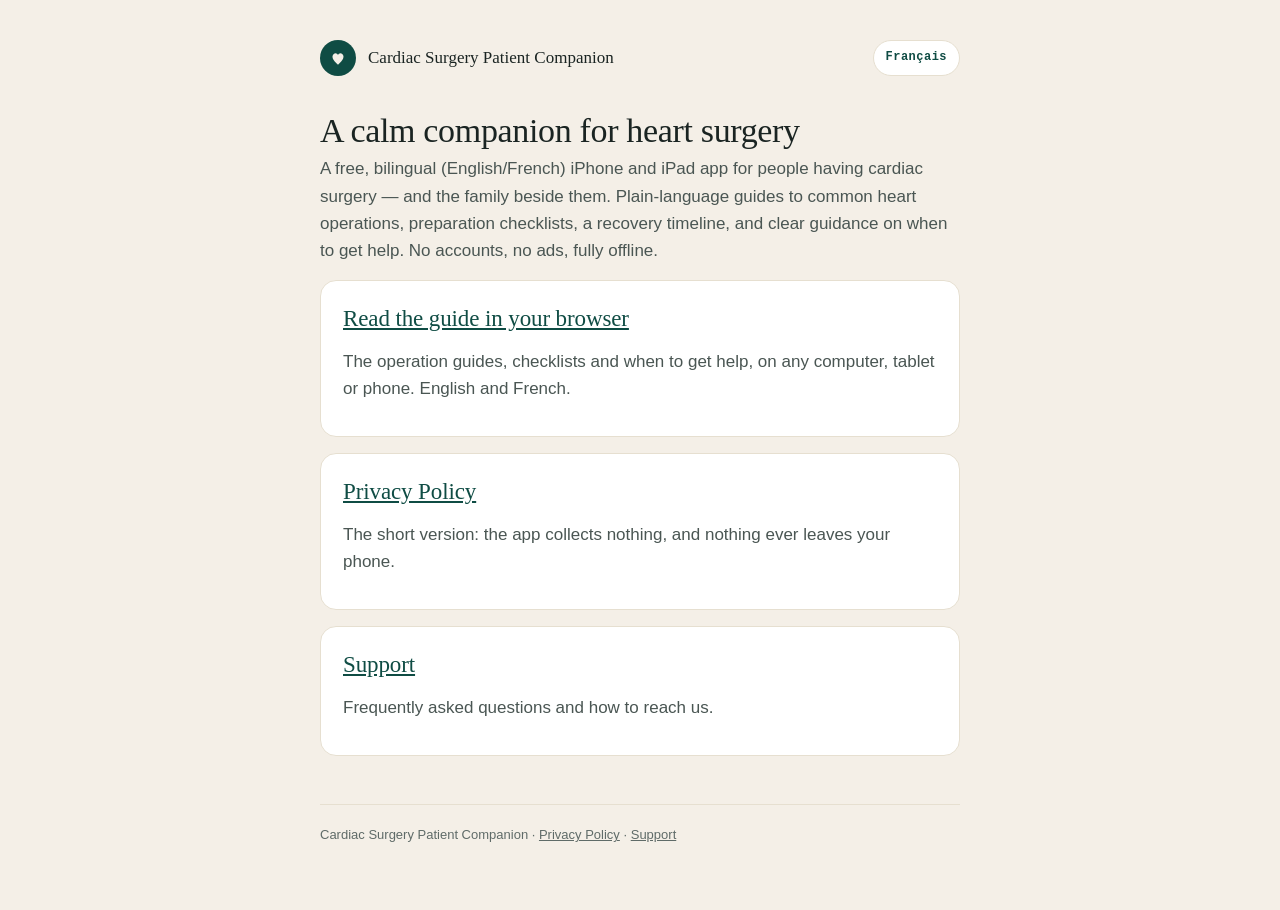
==== en/index.html @ a62dda7d "Add language picker at the root and French home, privacy and support pages The root URL now shows on" ====
<!doctype html>
<html lang="en">
<head>
<meta charset="utf-8">
<meta name="viewport" content="width=device-width, initial-scale=1">
<title>Cardiac Surgery Patient Companion</title>
<link rel="alternate" hreflang="en" href="https://ddrullinsky.github.io/preop-cardiac-site/en/">
<link rel="alternate" hreflang="fr" href="https://ddrullinsky.github.io/preop-cardiac-site/fr/">
<link rel="stylesheet" href="../style.css">
</head>
<body>
<div class="wrap">
  <div class="brand">
    <span class="brand-mark" aria-hidden="true">
      <svg viewBox="0 0 24 24" fill="currentColor"><path d="M12 21 C5 15, 3 10, 6 7 C8.5 4.5, 11 6, 12 8 C13 6, 15.5 4.5, 18 7 C21 10, 19 15, 12 21 Z"/></svg>
    </span>
    <span class="brand-name">Cardiac Surgery Patient Companion</span>
    <a class="lang-switch" href="../fr/" hreflang="fr" lang="fr">Français</a>
  </div>

  <h1>A calm companion for heart surgery</h1>
  <p>A free, bilingual (English/French) iPhone and iPad app for people having cardiac
  surgery — and the family beside them. Plain-language guides to common heart
  operations, preparation checklists, a recovery timeline, and clear guidance
  on when to get help. No accounts, no ads, fully offline.</p>

  <div class="card">
    <h2><a href="../guide/?lang=en">Read the guide in your browser</a></h2>
    <p>The operation guides, checklists and when to get help, on any
    computer, tablet or phone. English and French.</p>
  </div>

  <div class="card">
    <h2><a href="../privacy-policy.html">Privacy Policy</a></h2>
    <p>The short version: the app collects nothing, and nothing ever leaves
    your phone.</p>
  </div>

  <div class="card">
    <h2><a href="../support.html">Support</a></h2>
    <p>Frequently asked questions and how to reach us.</p>
  </div>

  <footer>
    Cardiac Surgery Patient Companion ·
    <a href="../privacy-policy.html">Privacy Policy</a> ·
    <a href="../support.html">Support</a>
  </footer>
</div>
</body>
</html>
---- style.css ----
/* Quiet Clinic — matches the Cardiac Surgery Patient Companion app */
:root {
  --bg: #f4efe7;
  --surface: #ffffff;
  --ink: #1a2422;
  --ink-soft: #4a5653;
  --ink-mute: #5f6b68;
  --line-soft: #e6dfd0;
  --accent: #0f4c44;
  --accent-soft: #e0ebe6;
  --warn: #9c4221;
  --warn-soft: #f3e3d9;
}
* { box-sizing: border-box; }
html, body { margin: 0; padding: 0; }
body {
  background: var(--bg);
  color: var(--ink);
  font-family: "Inter Tight", -apple-system, "Helvetica Neue", Helvetica, Arial, sans-serif;
  font-size: 17px;
  line-height: 1.6;
  -webkit-font-smoothing: antialiased;
}
.wrap { max-width: 680px; margin: 0 auto; padding: 40px 20px 64px; }
.brand { display: flex; align-items: center; gap: 12px; margin-bottom: 36px; }
.brand-mark {
  width: 36px; height: 36px; border-radius: 50%;
  background: var(--accent); color: var(--bg);
  display: grid; place-items: center; flex: none;
}
.brand-mark svg { width: 18px; height: 18px; }
.brand-name {
  font-family: Georgia, "Times New Roman", serif;
  font-size: 17px; line-height: 1.2;
}
.brand-name a { color: inherit; text-decoration: none; }
h1 {
  font-family: Georgia, "Times New Roman", serif;
  font-weight: 400; font-size: 34px; line-height: 1.1;
  letter-spacing: -0.01em; margin: 0 0 6px;
}
.updated {
  font-family: ui-monospace, "SF Mono", Menlo, monospace;
  font-size: 12px; letter-spacing: 0.08em; text-transform: uppercase;
  color: var(--ink-mute); margin-bottom: 32px;
}
h2 {
  font-family: Georgia, "Times New Roman", serif;
  font-weight: 400; font-size: 23px; letter-spacing: -0.005em;
  margin: 36px 0 10px;
}
p { color: var(--ink-soft); margin: 0 0 14px; }
ul { margin: 0 0 14px; padding-left: 22px; color: var(--ink-soft); }
li { margin-bottom: 6px; }
strong { color: var(--ink); font-weight: 600; }
a { color: var(--accent); }
.callout {
  background: var(--warn-soft); color: var(--warn);
  border-left: 3px solid var(--warn);
  padding: 14px 16px; border-radius: 10px;
  font-size: 15px; margin: 20px 0;
}
.card {
  background: var(--surface);
  border: 1px solid var(--line-soft);
  border-radius: 16px;
  padding: 20px 22px;
  margin: 16px 0;
}
.card h2 { margin-top: 0; }
footer {
  margin-top: 48px; padding-top: 20px;
  border-top: 1px solid var(--line-soft);
  font-size: 13px; color: var(--ink-mute);
}
footer a { color: var(--ink-mute); }

/* Language switch in the brand row of every page */
.lang-switch {
  margin-left: auto; flex: none;
  font-family: ui-monospace, "SF Mono", Menlo, monospace;
  font-size: 12px; font-weight: 600; letter-spacing: 0.04em;
  color: var(--accent); text-decoration: none;
  background: var(--surface);
  border: 1px solid var(--line-soft); border-radius: 999px;
  padding: 7px 12px;
}
.lang-switch:hover { border-color: var(--accent); }

/* Root language picker (index.html), mirroring the app's first screen */
.splash {
  min-height: 100vh; min-height: 100dvh;
  display: flex; flex-direction: column; align-items: center; justify-content: center;
  text-align: center; padding: 40px 20px;
}
.splash .brand-mark { width: 56px; height: 56px; margin-bottom: 28px; }
.splash .brand-mark svg { width: 26px; height: 26px; }
.splash h1 { font-size: 30px; line-height: 1.2; margin: 0; }
.splash h1 span { display: block; }
.splash h1 .alt { color: var(--ink-soft); }
.choices {
  width: 100%; max-width: 360px;
  display: grid; gap: 14px; margin: 32px 0 40px;
}
.choice {
  display: block; padding: 16px 20px; border-radius: 999px;
  background: var(--accent); color: var(--bg);
  font-size: 19px; font-weight: 600; text-decoration: none;
}
.choice:hover { background: #0b3b35; }
.choice:focus-visible, .lang-switch:focus-visible {
  outline: 3px solid var(--accent); outline-offset: 3px;
}
.splash-name { font-size: 13px; color: var(--ink-mute); margin: 0; }
.splash-name span { display: block; }
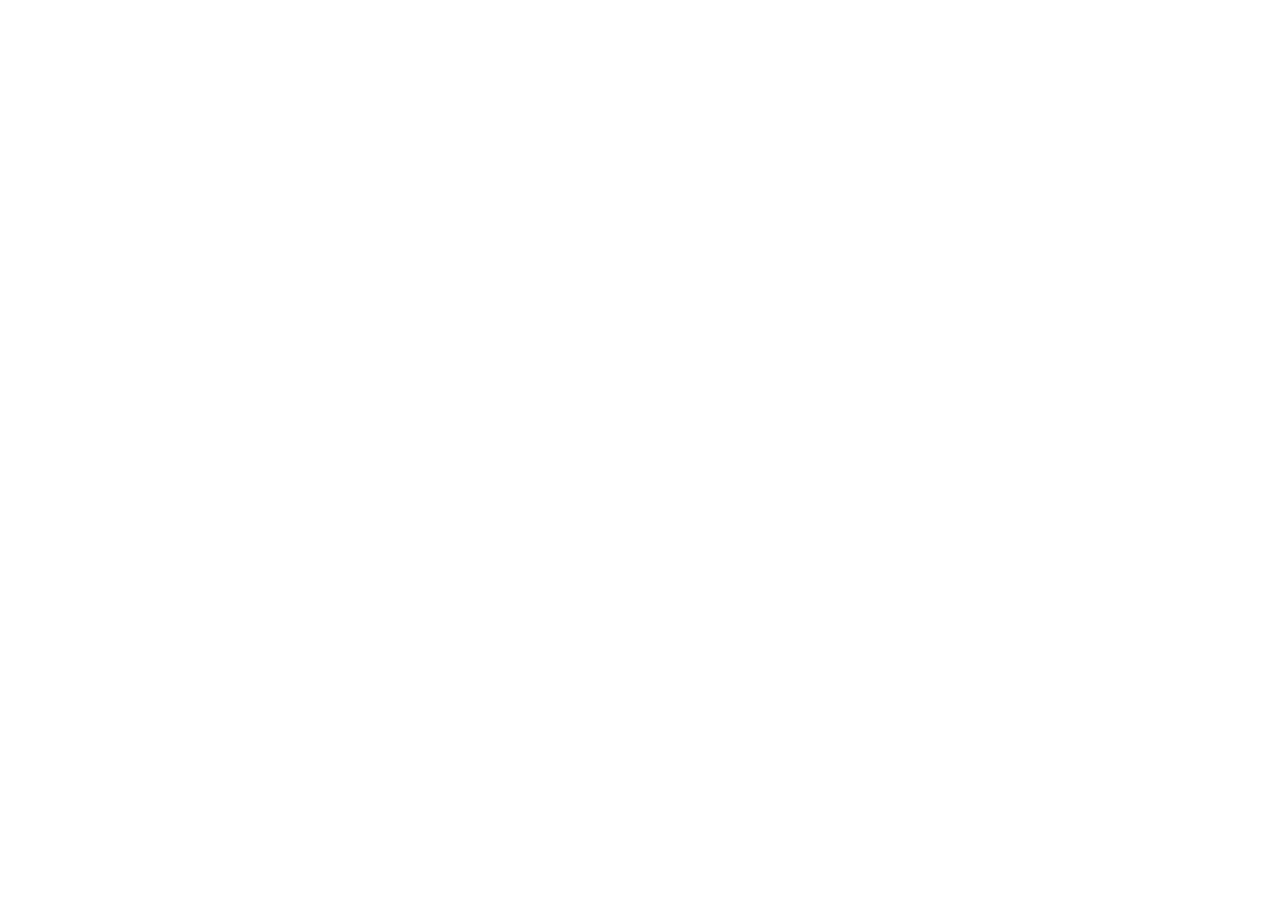
==== commit 6be0552d: "Forward every page to steadyhandsoftware.com/apps/patient-companion/ Co-Authored-By: Claude Opus 5.5" ====
--- a/en/index.html
+++ b/en/index.html
@@ -2,50 +2,14 @@
 <html lang="en">
 <head>
 <meta charset="utf-8">
+<title>Cardiac Surgery Patient Companion (moved)</title>
 <meta name="viewport" content="width=device-width, initial-scale=1">
-<title>Cardiac Surgery Patient Companion</title>
-<link rel="alternate" hreflang="en" href="https://ddrullinsky.github.io/preop-cardiac-site/en/">
-<link rel="alternate" hreflang="fr" href="https://ddrullinsky.github.io/preop-cardiac-site/fr/">
-<link rel="stylesheet" href="../style.css">
+<meta name="robots" content="noindex">
+<link rel="canonical" href="https://steadyhandsoftware.com/apps/patient-companion/en/">
+<script>location.replace("https://steadyhandsoftware.com/apps/patient-companion/en/" + location.search + location.hash);</script>
+<noscript><meta http-equiv="refresh" content="0; url=https://steadyhandsoftware.com/apps/patient-companion/en/"></noscript>
 </head>
-<body>
-<div class="wrap">
-  <div class="brand">
-    <span class="brand-mark" aria-hidden="true">
-      <svg viewBox="0 0 24 24" fill="currentColor"><path d="M12 21 C5 15, 3 10, 6 7 C8.5 4.5, 11 6, 12 8 C13 6, 15.5 4.5, 18 7 C21 10, 19 15, 12 21 Z"/></svg>
-    </span>
-    <span class="brand-name">Cardiac Surgery Patient Companion</span>
-    <a class="lang-switch" href="../fr/" hreflang="fr" lang="fr">Français</a>
-  </div>
-
-  <h1>A calm companion for heart surgery</h1>
-  <p>A free, bilingual (English/French) iPhone and iPad app for people having cardiac
-  surgery — and the family beside them. Plain-language guides to common heart
-  operations, preparation checklists, a recovery timeline, and clear guidance
-  on when to get help. No accounts, no ads, fully offline.</p>
-
-  <div class="card">
-    <h2><a href="../guide/?lang=en">Read the guide in your browser</a></h2>
-    <p>The operation guides, checklists and when to get help, on any
-    computer, tablet or phone. English and French.</p>
-  </div>
-
-  <div class="card">
-    <h2><a href="../privacy-policy.html">Privacy Policy</a></h2>
-    <p>The short version: the app collects nothing, and nothing ever leaves
-    your phone.</p>
-  </div>
-
-  <div class="card">
-    <h2><a href="../support.html">Support</a></h2>
-    <p>Frequently asked questions and how to reach us.</p>
-  </div>
-
-  <footer>
-    Cardiac Surgery Patient Companion ·
-    <a href="../privacy-policy.html">Privacy Policy</a> ·
-    <a href="../support.html">Support</a>
-  </footer>
-</div>
+<body style="font-family:-apple-system,system-ui,sans-serif;margin:2rem;line-height:1.5">
+<p>This page has moved to <a href="https://steadyhandsoftware.com/apps/patient-companion/en/">https://steadyhandsoftware.com/apps/patient-companion/en/</a>.</p>
 </body>
 </html>
